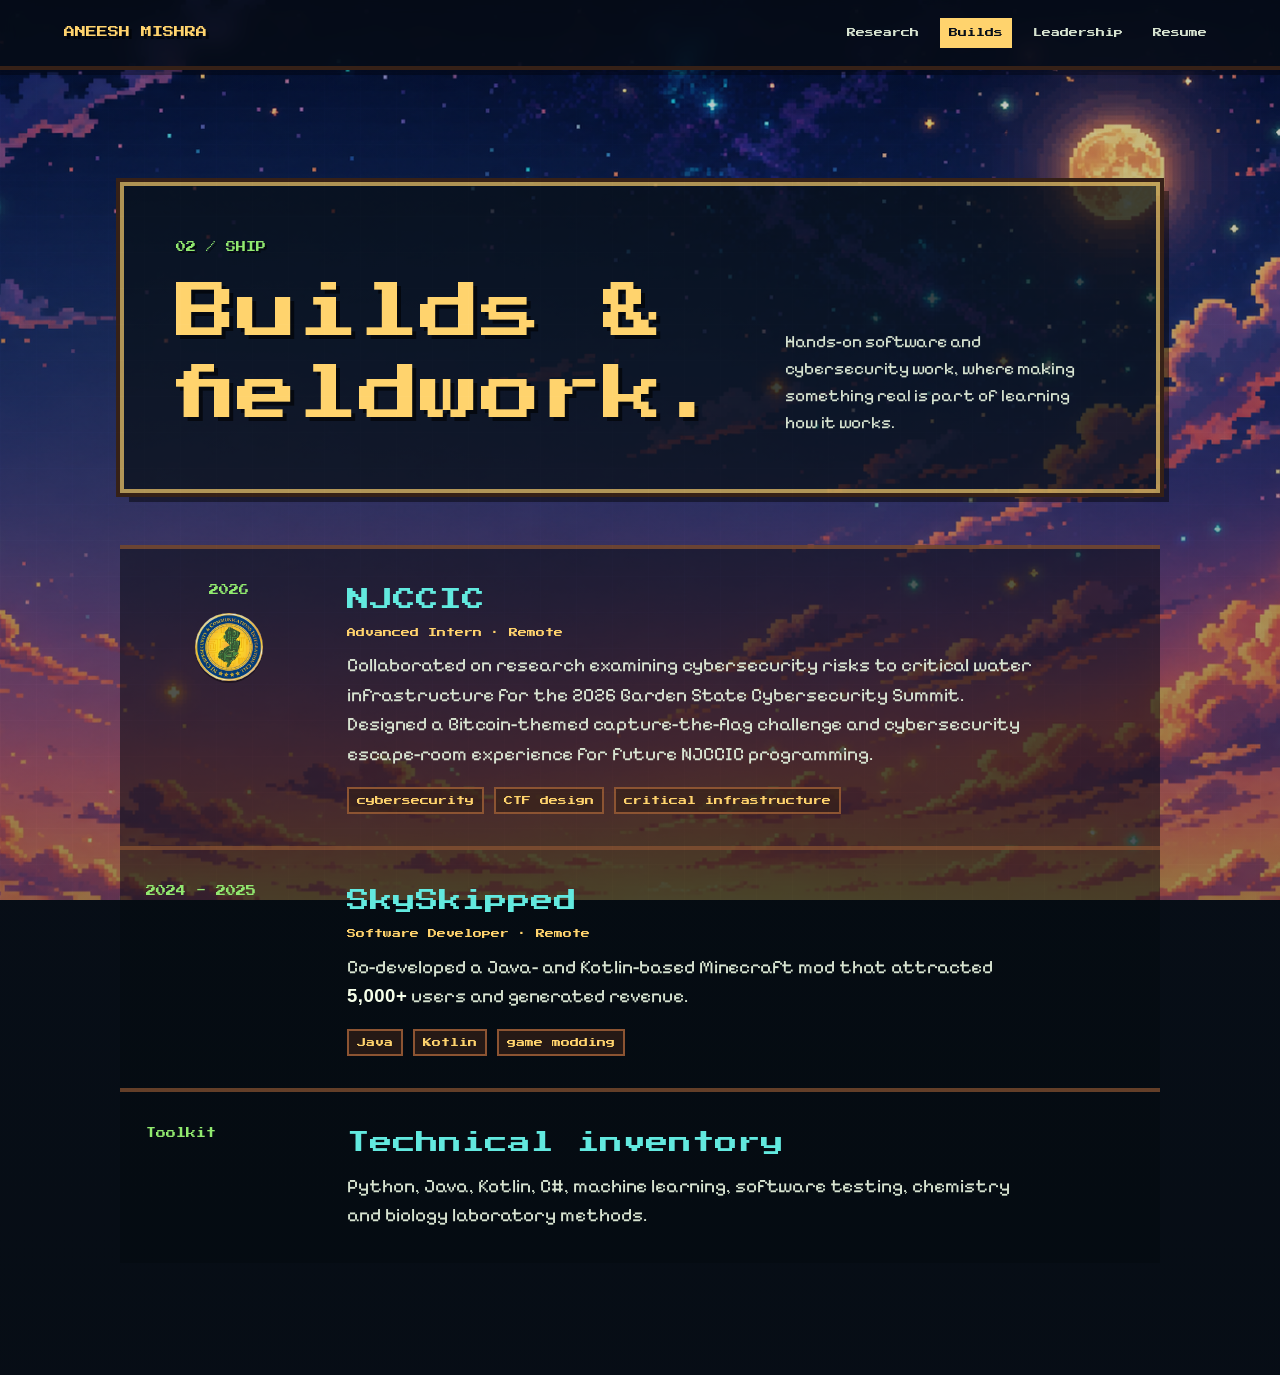
==== experience.html @ 675f9a71 "Build Aneesh portfolio website" ====
<!doctype html><html lang="en"><head><meta charset="UTF-8"><meta name="viewport" content="width=device-width,initial-scale=1"><title>Builds | Aneesh Mishra</title><link rel="preconnect" href="https://fonts.googleapis.com"><link rel="preconnect" href="https://fonts.gstatic.com" crossorigin><link href="https://fonts.googleapis.com/css2?family=Pixelify+Sans:wght@400;500;600;700&family=Press+Start+2P&display=swap" rel="stylesheet"><link rel="stylesheet" href="styles.css"><link rel="stylesheet" href="experience-logos.css"></head><body><header class="page-header"><a class="wordmark" href="index.html">ANEESH MISHRA</a><nav class="tab-nav"><a href="research.html">Research</a><a class="active" href="experience.html">Builds</a><a href="leadership.html">Leadership</a><a href="resume.html">Resume</a></nav></header><main class="page-shell"><section class="page-intro"><div><p class="section-kicker">02 / ship</p><h1>Builds &<br>fieldwork.</h1></div><p>Hands-on software and cybersecurity work, where making something real is part of learning how it works.</p></section><section class="timeline"><article class="entry njccic-entry"><div class="entry-meta organization-meta"><span>2026</span><img class="njccic-logo" src="assets/njccic-logo.png" alt="New Jersey Cybersecurity and Communications Integration Cell seal"></div><div><h2>NJCCIC <span>Advanced Intern · Remote</span></h2><p>Collaborated on research examining cybersecurity risks to critical water infrastructure for the 2026 Garden State Cybersecurity Summit. Designed a Bitcoin-themed capture-the-flag challenge and cybersecurity escape-room experience for future NJCCIC programming.</p><div class="skill-row"><span>cybersecurity</span><span>CTF design</span><span>critical infrastructure</span></div></div></article><article class="entry"><div class="entry-meta">2024 - 2025</div><div><h2>SkySkipped <span>Software Developer · Remote</span></h2><p>Co-developed a Java- and Kotlin-based Minecraft mod that attracted <strong class="clear-metric">5,000+</strong> users and generated revenue.</p><div class="skill-row"><span>Java</span><span>Kotlin</span><span>game modding</span></div></div></article><article class="entry"><div class="entry-meta">Toolkit</div><div><h2>Technical inventory</h2><p>Python, Java, Kotlin, C#, machine learning, software testing, chemistry and biology laboratory methods.</p></div></article></section></main></body></html>
---- styles.css ----
:root{--ink:#f9ffe8;--muted:#d8e4d1;--night:#0b1524;--wood:#8c5432;--wood-dark:#362117;--gold:#ffd36d;--green:#91e96f;--teal:#62e9df;--panel:rgba(8,15,20,.7);--shadow:rgba(0,0,0,.58);--font-pixel:"Press Start 2P","Courier New",monospace;--font-body:"Pixelify Sans","Courier New",monospace}*{box-sizing:border-box}html{min-height:100%;scroll-behavior:smooth}body{min-height:100vh;margin:0;color:var(--ink);font-family:var(--font-body);font-size:19px;line-height:1.55;background:linear-gradient(180deg,rgba(6,11,18,.18),rgba(6,11,18,.54)),url("assets/pixel-stardew-sky.png") center/cover fixed,#08101a}body:before{content:"";position:fixed;inset:0;pointer-events:none;background:linear-gradient(rgba(255,255,255,.025) 1px,transparent 1px),linear-gradient(90deg,rgba(255,255,255,.025) 1px,transparent 1px);background-size:36px 36px;mix-blend-mode:overlay}.stars{position:fixed;inset:0;pointer-events:none;background:radial-gradient(circle at 11% 16%,#fff5c8 0 2px,transparent 3px),radial-gradient(circle at 78% 19%,#fff5c8 0 1px,transparent 2px),radial-gradient(circle at 88% 58%,#fff5c8 0 1px,transparent 2px),radial-gradient(circle at 33% 83%,#fff5c8 0 1px,transparent 2px)}.explorer{min-height:100vh;position:relative;overflow:hidden}.explore-dot{position:absolute;z-index:3;left:50%;top:50%;width:230px;height:220px;transform:translate(-50%,-50%);border:0;background:transparent;color:var(--gold);font:13px var(--font-pixel);letter-spacing:.03em;cursor:pointer}.core{position:absolute;left:50%;top:50%;width:16px;height:16px;transform:translate(-50%,-50%);border-radius:50%;background:var(--gold);box-shadow:0 0 0 8px rgba(255,211,109,.12),0 0 24px 10px rgba(255,211,109,.58);transition:transform .7s ease,box-shadow .7s ease}.core:before,.core:after{content:"";position:absolute;inset:-45px;border:2px dotted rgba(255,211,109,.36);border-radius:50%;animation:spin 8s linear infinite}.core:after{inset:-77px;border-color:rgba(145,233,111,.28);animation-direction:reverse;animation-duration:14s}.dot-label{position:absolute;top:calc(50% + 50px);left:50%;transform:translateX(-50%);white-space:nowrap;text-shadow:3px 3px 0 var(--shadow);transition:opacity .25s}.portfolio{opacity:0;transform:scale(.9);transition:opacity .8s .15s ease,transform .8s .15s ease;pointer-events:none}.explorer.open .explore-dot{pointer-events:none}.explorer.open .core{transform:translate(-50%,-50%) scale(38);box-shadow:0 0 90px 40px rgba(255,211,109,.4)}.explorer.open .dot-label{opacity:0}.explorer.open .portfolio{opacity:1;transform:none;pointer-events:auto}.landing-header{position:absolute;z-index:2;top:32px;left:clamp(24px,5vw,76px);right:clamp(24px,5vw,76px);display:flex;align-items:center;gap:22px;color:var(--muted);font:12px var(--font-body)}.wordmark{color:var(--gold);font:15px var(--font-pixel);line-height:1.6;text-shadow:3px 3px 0 var(--shadow);text-decoration:none}.status{margin-left:auto;color:var(--green);font:10px var(--font-pixel);text-transform:uppercase}.status i{display:inline-block;width:8px;height:8px;margin-right:8px;border-radius:50%;background:var(--green);box-shadow:0 0 9px var(--green)}.intro{position:absolute;z-index:1;top:45%;left:clamp(24px,11vw,165px);transform:translateY(-50%);max-width:570px;padding:34px 42px;background:linear-gradient(180deg,rgba(255,255,255,.08),transparent 35%),var(--panel);border:4px solid rgba(255,211,109,.67);box-shadow:0 0 0 4px var(--wood-dark),9px 9px 0 rgba(0,0,0,.45)}.eyebrow,.section-kicker{margin:0 0 16px;color:var(--green);font:10px var(--font-pixel);line-height:1.8;text-shadow:2px 2px 0 var(--shadow);text-transform:uppercase}.intro h1{margin:0;color:var(--gold);font:clamp(1.6rem,3vw,2.7rem)/1.4 var(--font-pixel);text-shadow:4px 4px 0 var(--shadow)}.lede{margin:19px 0 0;color:var(--muted);font-size:1.15rem}.orbit{position:absolute;inset:0}.orbit:before{content:"";position:absolute;z-index:0;right:13%;top:24%;width:40%;height:58%;border:2px dashed rgba(255,211,109,.34);border-radius:48% 52% 44% 56%/58% 44% 56% 42%;transform:rotate(-20deg)}.orbit-link{position:absolute;z-index:1;min-width:175px;padding:18px 18px 17px 28px;color:var(--ink);font:14px var(--font-pixel);line-height:1.6;text-decoration:none;background:linear-gradient(90deg,rgba(54,33,23,.97),rgba(125,73,42,.94),rgba(54,33,23,.97));border:4px solid #2f1d15;box-shadow:inset 0 0 0 3px rgba(255,211,109,.38),5px 6px 0 rgba(0,0,0,.42);transition:transform .16s ease,filter .16s ease}.orbit-link:before{content:"✦";position:absolute;left:-18px;top:17px;color:var(--green);font-size:22px;text-shadow:0 0 12px var(--green)}.orbit-link span,.orbit-link small{display:block;color:#ffe7a9;font:9px var(--font-pixel);line-height:1.7}.orbit-link small{color:var(--green);margin-top:2px}.orbit-link:hover{color:#fffce7;filter:brightness(1.18);transform:translate(-3px,-3px)}.research{top:22%;right:25%}.builds{top:43%;right:9%}.leadership{bottom:17%;right:31%}.resume{bottom:9%;right:10%}.landing-footer{position:absolute;bottom:28px;left:clamp(24px,5vw,76px);right:clamp(24px,5vw,76px);display:flex;justify-content:space-between;color:var(--muted);font:10px var(--font-pixel);text-shadow:2px 2px 0 var(--shadow)}.page-header{position:sticky;top:0;z-index:5;display:flex;align-items:center;justify-content:space-between;gap:20px;padding:18px clamp(18px,5vw,68px);background:rgba(7,13,22,.84);border-bottom:4px solid var(--wood-dark);box-shadow:0 5px 0 rgba(0,0,0,.3);backdrop-filter:blur(10px)}.page-header .wordmark{font-size:11px}.tab-nav{display:flex;gap:12px}.tab-nav a{padding:8px 9px;color:var(--muted);font:9px var(--font-pixel);line-height:1.6;text-decoration:none}.tab-nav a:hover,.tab-nav a.active{color:#08101a;background:var(--gold)}.page-shell{width:min(1040px,calc(100% - 36px));margin:0 auto;padding:clamp(66px,9vw,112px) 0}.page-intro{display:grid;grid-template-columns:1fr minmax(250px,370px);gap:60px;padding:clamp(28px,5vw,52px);background:var(--panel);border:4px solid rgba(255,211,109,.67);box-shadow:0 0 0 4px var(--wood-dark),9px 9px 0 rgba(0,0,0,.45)}.page-intro h1{margin:0;color:var(--gold);font:clamp(1.8rem,5vw,3.8rem)/1.35 var(--font-pixel);text-shadow:4px 4px 0 var(--shadow)}.page-intro p:last-child{align-self:end;margin:0;color:var(--muted);font-size:1.08rem}.timeline{margin-top:52px}.entry{display:grid;grid-template-columns:165px 1fr;gap:36px;padding:32px 26px;border-top:4px solid rgba(140,84,50,.7);background:rgba(5,11,16,.52)}.entry-meta{color:var(--green);font:10px var(--font-pixel);line-height:1.8}.entry h2{margin:0 0 10px;color:var(--teal);font:clamp(1rem,2vw,1.42rem)/1.65 var(--font-pixel)}.entry h2 span{display:block;margin-top:7px;color:var(--gold);font:9px var(--font-pixel);line-height:1.8}.entry p{max-width:690px;margin:0;color:var(--muted)}.skill-row{display:flex;flex-wrap:wrap;gap:10px;margin-top:18px}.skill-row span{padding:7px 8px;color:var(--gold);font:9px var(--font-pixel);border:2px solid var(--wood);background:rgba(54,33,23,.65)}.resume-layout{display:grid;grid-template-columns:1.15fr .85fr;gap:36px;margin-top:52px}.resume-frame{min-height:720px;overflow:hidden;background:#fff;border:5px solid var(--wood-dark);box-shadow:0 0 0 4px rgba(255,211,109,.67),9px 9px 0 rgba(0,0,0,.45)}.resume-frame iframe{width:100%;height:720px;border:0}.resume-actions{align-self:start;padding:33px;background:var(--panel);border:4px solid rgba(255,211,109,.67);box-shadow:0 0 0 4px var(--wood-dark),8px 8px 0 rgba(0,0,0,.42)}.resume-actions h2{margin:0 0 15px;color:var(--gold);font:1.5rem/1.5 var(--font-pixel);text-shadow:3px 3px 0 var(--shadow)}.resume-actions p{color:var(--muted)}.download{display:inline-flex;margin-top:20px;padding:14px 15px;color:#08101a;font:10px var(--font-pixel);line-height:1.6;text-decoration:none;background:var(--green);border:4px solid var(--wood-dark);box-shadow:4px 4px 0 rgba(0,0,0,.4)}.download:hover{transform:translate(-2px,-2px);box-shadow:6px 6px 0 rgba(0,0,0,.4)}.contact-links{display:grid;gap:14px;margin-top:35px}.contact-links a{color:var(--teal);font:11px var(--font-pixel);line-height:1.7;text-decoration:none}@keyframes spin{to{transform:rotate(360deg)}}@media(prefers-reduced-motion:reduce){*,*:before,*:after{animation:none!important;transition:none!important}}@media(max-width:780px){body{background-attachment:scroll}.landing-header{top:22px;left:22px;right:22px}.landing-header p{display:none}.intro{top:28%;left:22px;right:22px;transform:none;padding:25px}.orbit:before{top:57%;right:5%;width:88%;height:43%}.orbit-link{min-width:138px;padding:12px 10px 11px 21px;font-size:10px}.research{top:49%;left:14%}.builds{top:59%;right:7%}.leadership{bottom:18%;left:13%}.resume{bottom:8%;right:10%}.page-header{align-items:flex-start;flex-direction:column}.tab-nav{flex-wrap:wrap}.page-intro,.resume-layout{grid-template-columns:1fr;gap:25px}.page-intro{padding:30px}.entry{grid-template-columns:1fr;gap:10px;padding:28px 20px}.resume-frame,.resume-frame iframe{min-height:560px;height:560px}}@media(max-width:440px){.wordmark{font-size:10px}.landing-footer{font-size:8px}.intro h1{font-size:1.25rem}.lede{font-size:1rem}.orbit-link{min-width:116px;font-size:8px}.orbit-link span,.orbit-link small{font-size:7px}.research{left:6%}.builds{right:3%}.leadership{left:6%}.resume{right:5%}}
---- experience-logos.css ----
.organization-meta{display:flex;flex-direction:column;align-items:flex-start;gap:14px}.njccic-entry .organization-meta{align-items:center;text-align:center}.njccic-logo{display:block;width:68px;height:68px;object-fit:contain;border-radius:50%;box-shadow:0 2px 0 rgba(0,0,0,.38)}.clear-metric{font-family:"Trebuchet MS",Arial,sans-serif;font-size:.98em;font-weight:800;letter-spacing:.025em;color:#f6ffe9;font-variant-numeric:lining-nums}@media(max-width:620px){.organization-meta{gap:11px}.njccic-logo{width:58px;height:58px}}
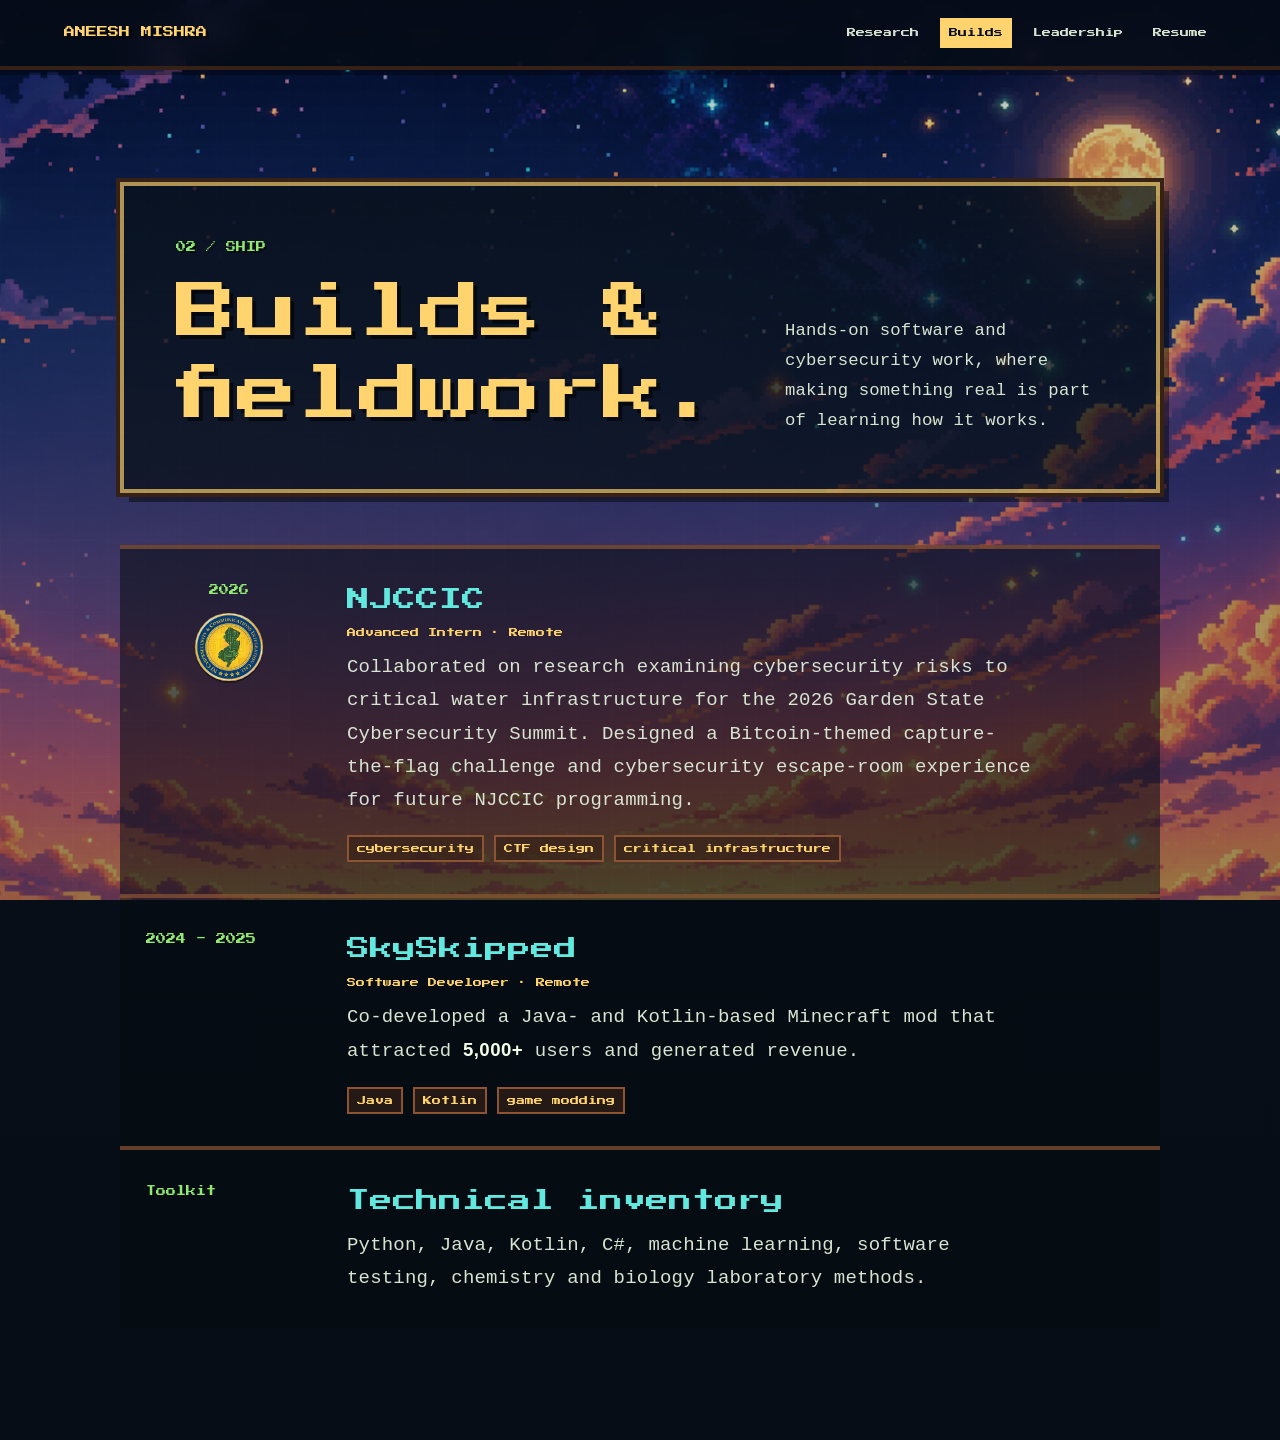
==== commit 74c62014: "Improve paragraph typography" ====
--- a/experience.html
+++ b/experience.html
@@ -1 +1 @@
-<!doctype html><html lang="en"><head><meta charset="UTF-8"><meta name="viewport" content="width=device-width,initial-scale=1"><title>Builds | Aneesh Mishra</title><link rel="preconnect" href="https://fonts.googleapis.com"><link rel="preconnect" href="https://fonts.gstatic.com" crossorigin><link href="https://fonts.googleapis.com/css2?family=Pixelify+Sans:wght@400;500;600;700&family=Press+Start+2P&display=swap" rel="stylesheet"><link rel="stylesheet" href="styles.css"><link rel="stylesheet" href="experience-logos.css"></head><body><header class="page-header"><a class="wordmark" href="index.html">ANEESH MISHRA</a><nav class="tab-nav"><a href="research.html">Research</a><a class="active" href="experience.html">Builds</a><a href="leadership.html">Leadership</a><a href="resume.html">Resume</a></nav></header><main class="page-shell"><section class="page-intro"><div><p class="section-kicker">02 / ship</p><h1>Builds &<br>fieldwork.</h1></div><p>Hands-on software and cybersecurity work, where making something real is part of learning how it works.</p></section><section class="timeline"><article class="entry njccic-entry"><div class="entry-meta organization-meta"><span>2026</span><img class="njccic-logo" src="assets/njccic-logo.png" alt="New Jersey Cybersecurity and Communications Integration Cell seal"></div><div><h2>NJCCIC <span>Advanced Intern · Remote</span></h2><p>Collaborated on research examining cybersecurity risks to critical water infrastructure for the 2026 Garden State Cybersecurity Summit. Designed a Bitcoin-themed capture-the-flag challenge and cybersecurity escape-room experience for future NJCCIC programming.</p><div class="skill-row"><span>cybersecurity</span><span>CTF design</span><span>critical infrastructure</span></div></div></article><article class="entry"><div class="entry-meta">2024 - 2025</div><div><h2>SkySkipped <span>Software Developer · Remote</span></h2><p>Co-developed a Java- and Kotlin-based Minecraft mod that attracted <strong class="clear-metric">5,000+</strong> users and generated revenue.</p><div class="skill-row"><span>Java</span><span>Kotlin</span><span>game modding</span></div></div></article><article class="entry"><div class="entry-meta">Toolkit</div><div><h2>Technical inventory</h2><p>Python, Java, Kotlin, C#, machine learning, software testing, chemistry and biology laboratory methods.</p></div></article></section></main></body></html>
+<!doctype html><html lang="en"><head><meta charset="UTF-8"><meta name="viewport" content="width=device-width,initial-scale=1"><title>Builds | Aneesh Mishra</title><link rel="preconnect" href="https://fonts.googleapis.com"><link rel="preconnect" href="https://fonts.gstatic.com" crossorigin><link href="https://fonts.googleapis.com/css2?family=Pixelify+Sans:wght@400;500;600;700&family=Press+Start+2P&display=swap" rel="stylesheet"><link rel="stylesheet" href="styles.css"><link rel="stylesheet" href="paragraph-readable.css"><link rel="stylesheet" href="experience-logos.css"></head><body><header class="page-header"><a class="wordmark" href="index.html">ANEESH MISHRA</a><nav class="tab-nav"><a href="research.html">Research</a><a class="active" href="experience.html">Builds</a><a href="leadership.html">Leadership</a><a href="resume.html">Resume</a></nav></header><main class="page-shell"><section class="page-intro"><div><p class="section-kicker">02 / ship</p><h1>Builds &<br>fieldwork.</h1></div><p>Hands-on software and cybersecurity work, where making something real is part of learning how it works.</p></section><section class="timeline"><article class="entry njccic-entry"><div class="entry-meta organization-meta"><span>2026</span><img class="njccic-logo" src="assets/njccic-logo.png" alt="New Jersey Cybersecurity and Communications Integration Cell seal"></div><div><h2>NJCCIC <span>Advanced Intern · Remote</span></h2><p>Collaborated on research examining cybersecurity risks to critical water infrastructure for the 2026 Garden State Cybersecurity Summit. Designed a Bitcoin-themed capture-the-flag challenge and cybersecurity escape-room experience for future NJCCIC programming.</p><div class="skill-row"><span>cybersecurity</span><span>CTF design</span><span>critical infrastructure</span></div></div></article><article class="entry"><div class="entry-meta">2024 - 2025</div><div><h2>SkySkipped <span>Software Developer · Remote</span></h2><p>Co-developed a Java- and Kotlin-based Minecraft mod that attracted <strong class="clear-metric">5,000+</strong> users and generated revenue.</p><div class="skill-row"><span>Java</span><span>Kotlin</span><span>game modding</span></div></div></article><article class="entry"><div class="entry-meta">Toolkit</div><div><h2>Technical inventory</h2><p>Python, Java, Kotlin, C#, machine learning, software testing, chemistry and biology laboratory methods.</p></div></article></section></main></body></html>
--- a/paragraph-readable.css
+++ b/paragraph-readable.css
@@ -0,0 +1,33 @@
+/* A technical, monospaced body face that keeps the pixel headings readable. */
+body,
+p:not(.section-kicker):not(.eyebrow),
+.lede,
+.entry p,
+.page-intro p:last-child,
+.landing-header p,
+.landing-footer {
+  font-family: Consolas, "Courier New", monospace;
+}
+
+.entry p,
+.page-intro p:last-child,
+.lede {
+  line-height: 1.75;
+  letter-spacing: 0.01em;
+}
+
+.page-intro p:last-child {
+  max-width: 36ch;
+}
+
+@media (max-width: 780px) {
+  body,
+  p:not(.section-kicker):not(.eyebrow),
+  .lede,
+  .entry p,
+  .page-intro p:last-child,
+  .landing-header p,
+  .landing-footer {
+    font-size: 0.94em;
+  }
+}
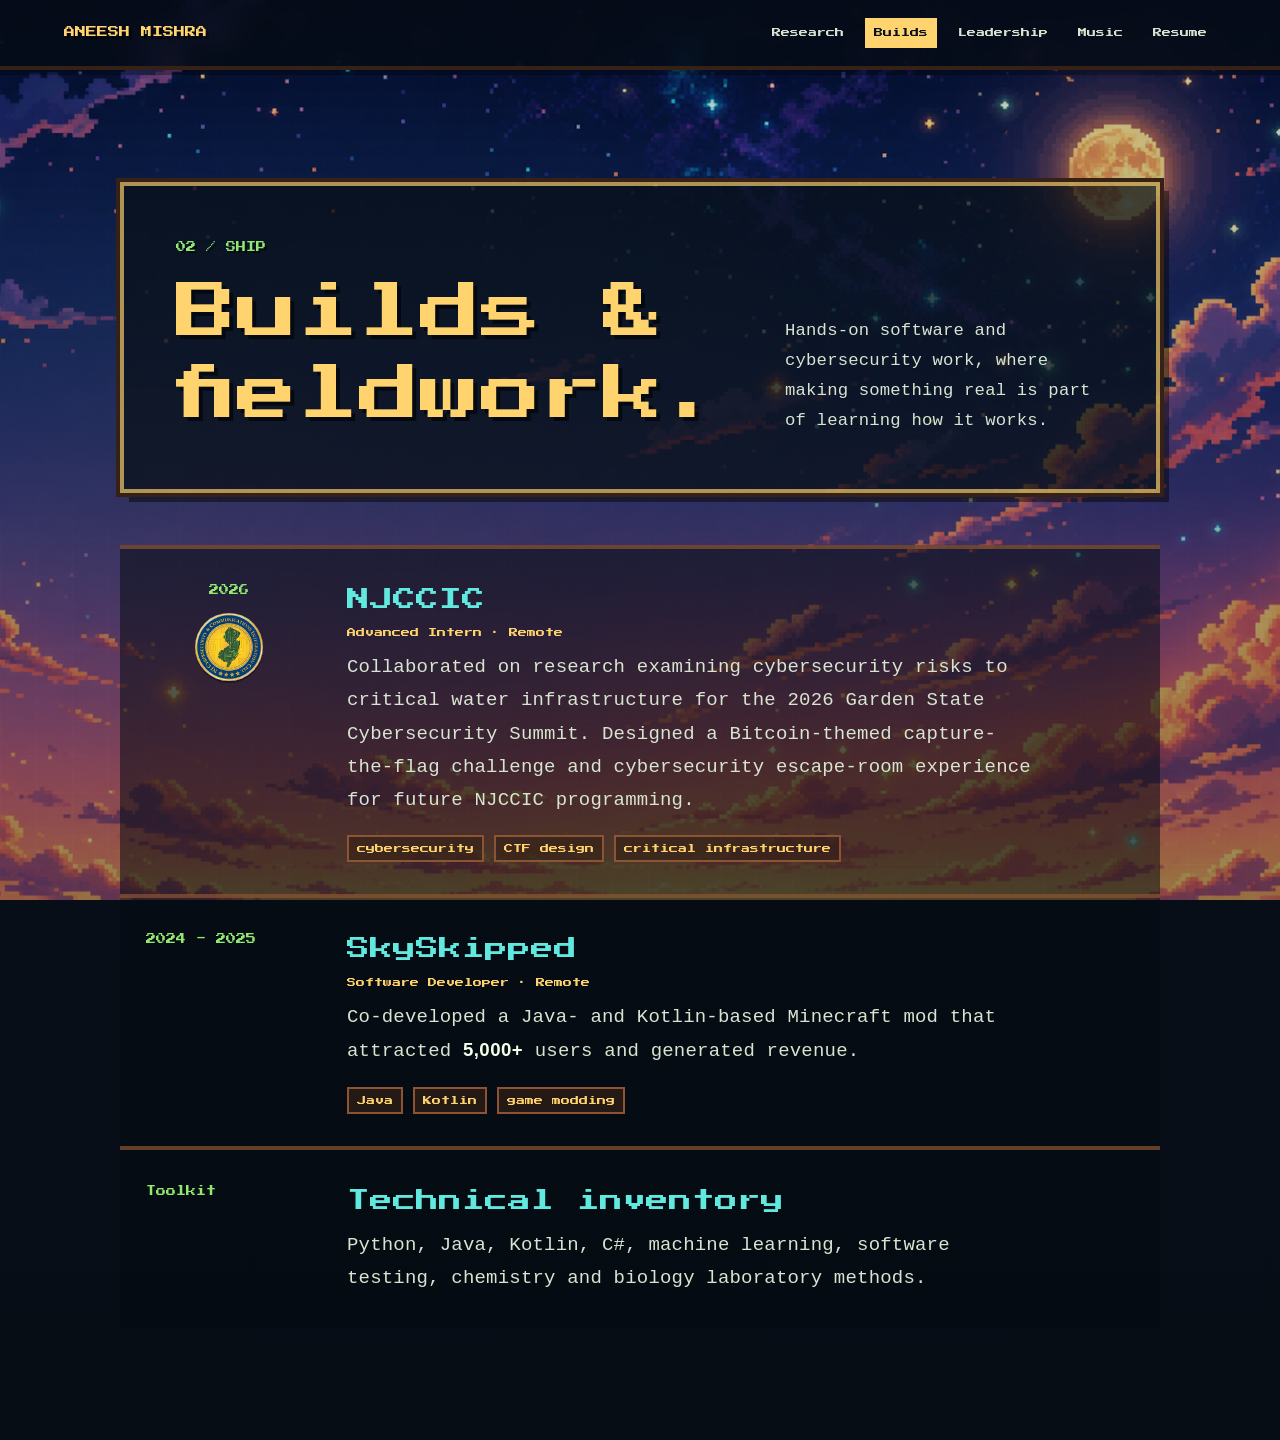
==== commit 5ecdfb0f: "Restore music navigation tab" ====
--- a/experience.html
+++ b/experience.html
@@ -1 +1 @@
-<!doctype html><html lang="en"><head><meta charset="UTF-8"><meta name="viewport" content="width=device-width,initial-scale=1"><title>Builds | Aneesh Mishra</title><link rel="preconnect" href="https://fonts.googleapis.com"><link rel="preconnect" href="https://fonts.gstatic.com" crossorigin><link href="https://fonts.googleapis.com/css2?family=Pixelify+Sans:wght@400;500;600;700&family=Press+Start+2P&display=swap" rel="stylesheet"><link rel="stylesheet" href="styles.css"><link rel="stylesheet" href="paragraph-readable.css"><link rel="stylesheet" href="experience-logos.css"></head><body><header class="page-header"><a class="wordmark" href="index.html">ANEESH MISHRA</a><nav class="tab-nav"><a href="research.html">Research</a><a class="active" href="experience.html">Builds</a><a href="leadership.html">Leadership</a><a href="resume.html">Resume</a></nav></header><main class="page-shell"><section class="page-intro"><div><p class="section-kicker">02 / ship</p><h1>Builds &<br>fieldwork.</h1></div><p>Hands-on software and cybersecurity work, where making something real is part of learning how it works.</p></section><section class="timeline"><article class="entry njccic-entry"><div class="entry-meta organization-meta"><span>2026</span><img class="njccic-logo" src="assets/njccic-logo.png" alt="New Jersey Cybersecurity and Communications Integration Cell seal"></div><div><h2>NJCCIC <span>Advanced Intern · Remote</span></h2><p>Collaborated on research examining cybersecurity risks to critical water infrastructure for the 2026 Garden State Cybersecurity Summit. Designed a Bitcoin-themed capture-the-flag challenge and cybersecurity escape-room experience for future NJCCIC programming.</p><div class="skill-row"><span>cybersecurity</span><span>CTF design</span><span>critical infrastructure</span></div></div></article><article class="entry"><div class="entry-meta">2024 - 2025</div><div><h2>SkySkipped <span>Software Developer · Remote</span></h2><p>Co-developed a Java- and Kotlin-based Minecraft mod that attracted <strong class="clear-metric">5,000+</strong> users and generated revenue.</p><div class="skill-row"><span>Java</span><span>Kotlin</span><span>game modding</span></div></div></article><article class="entry"><div class="entry-meta">Toolkit</div><div><h2>Technical inventory</h2><p>Python, Java, Kotlin, C#, machine learning, software testing, chemistry and biology laboratory methods.</p></div></article></section></main></body></html>
+<!doctype html><html lang="en"><head><meta charset="UTF-8"><meta name="viewport" content="width=device-width,initial-scale=1"><title>Builds | Aneesh Mishra</title><link rel="preconnect" href="https://fonts.googleapis.com"><link rel="preconnect" href="https://fonts.gstatic.com" crossorigin><link href="https://fonts.googleapis.com/css2?family=Pixelify+Sans:wght@400;500;600;700&family=Press+Start+2P&display=swap" rel="stylesheet"><link rel="stylesheet" href="styles.css?v=7"><link rel="stylesheet" href="paragraph-readable.css?v=3"><link rel="stylesheet" href="experience-logos.css"></head><body><header class="page-header"><a class="wordmark" href="index.html">ANEESH MISHRA</a><nav class="tab-nav"><a href="research.html">Research</a><a class="active" href="experience.html">Builds</a><a href="leadership.html">Leadership</a><a href="music.html">Music</a><a href="resume.html">Resume</a></nav></header><main class="page-shell"><section class="page-intro"><div><p class="section-kicker">02 / ship</p><h1>Builds & fieldwork.</h1></div><p>Hands-on software and cybersecurity work, where making something real is part of learning how it works.</p></section><section class="timeline"><article class="entry njccic-entry"><div class="entry-meta organization-meta"><span>2026</span><img class="njccic-logo" src="assets/njccic-logo.png" alt="New Jersey Cybersecurity and Communications Integration Cell seal"></div><div><h2>NJCCIC <span>Advanced Intern · Remote</span></h2><p>Collaborated on research examining cybersecurity risks to critical water infrastructure for the 2026 Garden State Cybersecurity Summit. Designed a Bitcoin-themed capture-the-flag challenge and cybersecurity escape-room experience for future NJCCIC programming.</p><div class="skill-row"><span>cybersecurity</span><span>CTF design</span><span>critical infrastructure</span></div></div></article><article class="entry"><div class="entry-meta">2024 - 2025</div><div><h2>SkySkipped <span>Software Developer · Remote</span></h2><p>Co-developed a Java- and Kotlin-based Minecraft mod that attracted <strong class="clear-metric">5,000+</strong> users and generated revenue.</p><div class="skill-row"><span>Java</span><span>Kotlin</span><span>game modding</span></div></div></article><article class="entry"><div class="entry-meta">Toolkit</div><div><h2>Technical inventory</h2><p>Python, Java, Kotlin, C#, machine learning, software testing, chemistry and biology laboratory methods.</p></div></article></section></main></body></html>
--- a/styles.css
+++ b/styles.css
@@ -1 +1 @@
-:root{--ink:#f9ffe8;--muted:#d8e4d1;--night:#0b1524;--wood:#8c5432;--wood-dark:#362117;--gold:#ffd36d;--green:#91e96f;--teal:#62e9df;--panel:rgba(8,15,20,.7);--shadow:rgba(0,0,0,.58);--font-pixel:"Press Start 2P","Courier New",monospace;--font-body:"Pixelify Sans","Courier New",monospace}*{box-sizing:border-box}html{min-height:100%;scroll-behavior:smooth}body{min-height:100vh;margin:0;color:var(--ink);font-family:var(--font-body);font-size:19px;line-height:1.55;background:linear-gradient(180deg,rgba(6,11,18,.18),rgba(6,11,18,.54)),url("assets/pixel-stardew-sky.png") center/cover fixed,#08101a}body:before{content:"";position:fixed;inset:0;pointer-events:none;background:linear-gradient(rgba(255,255,255,.025) 1px,transparent 1px),linear-gradient(90deg,rgba(255,255,255,.025) 1px,transparent 1px);background-size:36px 36px;mix-blend-mode:overlay}.stars{position:fixed;inset:0;pointer-events:none;background:radial-gradient(circle at 11% 16%,#fff5c8 0 2px,transparent 3px),radial-gradient(circle at 78% 19%,#fff5c8 0 1px,transparent 2px),radial-gradient(circle at 88% 58%,#fff5c8 0 1px,transparent 2px),radial-gradient(circle at 33% 83%,#fff5c8 0 1px,transparent 2px)}.explorer{min-height:100vh;position:relative;overflow:hidden}.explore-dot{position:absolute;z-index:3;left:50%;top:50%;width:230px;height:220px;transform:translate(-50%,-50%);border:0;background:transparent;color:var(--gold);font:13px var(--font-pixel);letter-spacing:.03em;cursor:pointer}.core{position:absolute;left:50%;top:50%;width:16px;height:16px;transform:translate(-50%,-50%);border-radius:50%;background:var(--gold);box-shadow:0 0 0 8px rgba(255,211,109,.12),0 0 24px 10px rgba(255,211,109,.58);transition:transform .7s ease,box-shadow .7s ease}.core:before,.core:after{content:"";position:absolute;inset:-45px;border:2px dotted rgba(255,211,109,.36);border-radius:50%;animation:spin 8s linear infinite}.core:after{inset:-77px;border-color:rgba(145,233,111,.28);animation-direction:reverse;animation-duration:14s}.dot-label{position:absolute;top:calc(50% + 50px);left:50%;transform:translateX(-50%);white-space:nowrap;text-shadow:3px 3px 0 var(--shadow);transition:opacity .25s}.portfolio{opacity:0;transform:scale(.9);transition:opacity .8s .15s ease,transform .8s .15s ease;pointer-events:none}.explorer.open .explore-dot{pointer-events:none}.explorer.open .core{transform:translate(-50%,-50%) scale(38);box-shadow:0 0 90px 40px rgba(255,211,109,.4)}.explorer.open .dot-label{opacity:0}.explorer.open .portfolio{opacity:1;transform:none;pointer-events:auto}.landing-header{position:absolute;z-index:2;top:32px;left:clamp(24px,5vw,76px);right:clamp(24px,5vw,76px);display:flex;align-items:center;gap:22px;color:var(--muted);font:12px var(--font-body)}.wordmark{color:var(--gold);font:15px var(--font-pixel);line-height:1.6;text-shadow:3px 3px 0 var(--shadow);text-decoration:none}.status{margin-left:auto;color:var(--green);font:10px var(--font-pixel);text-transform:uppercase}.status i{display:inline-block;width:8px;height:8px;margin-right:8px;border-radius:50%;background:var(--green);box-shadow:0 0 9px var(--green)}.intro{position:absolute;z-index:1;top:45%;left:clamp(24px,11vw,165px);transform:translateY(-50%);max-width:570px;padding:34px 42px;background:linear-gradient(180deg,rgba(255,255,255,.08),transparent 35%),var(--panel);border:4px solid rgba(255,211,109,.67);box-shadow:0 0 0 4px var(--wood-dark),9px 9px 0 rgba(0,0,0,.45)}.eyebrow,.section-kicker{margin:0 0 16px;color:var(--green);font:10px var(--font-pixel);line-height:1.8;text-shadow:2px 2px 0 var(--shadow);text-transform:uppercase}.intro h1{margin:0;color:var(--gold);font:clamp(1.6rem,3vw,2.7rem)/1.4 var(--font-pixel);text-shadow:4px 4px 0 var(--shadow)}.lede{margin:19px 0 0;color:var(--muted);font-size:1.15rem}.orbit{position:absolute;inset:0}.orbit:before{content:"";position:absolute;z-index:0;right:13%;top:24%;width:40%;height:58%;border:2px dashed rgba(255,211,109,.34);border-radius:48% 52% 44% 56%/58% 44% 56% 42%;transform:rotate(-20deg)}.orbit-link{position:absolute;z-index:1;min-width:175px;padding:18px 18px 17px 28px;color:var(--ink);font:14px var(--font-pixel);line-height:1.6;text-decoration:none;background:linear-gradient(90deg,rgba(54,33,23,.97),rgba(125,73,42,.94),rgba(54,33,23,.97));border:4px solid #2f1d15;box-shadow:inset 0 0 0 3px rgba(255,211,109,.38),5px 6px 0 rgba(0,0,0,.42);transition:transform .16s ease,filter .16s ease}.orbit-link:before{content:"✦";position:absolute;left:-18px;top:17px;color:var(--green);font-size:22px;text-shadow:0 0 12px var(--green)}.orbit-link span,.orbit-link small{display:block;color:#ffe7a9;font:9px var(--font-pixel);line-height:1.7}.orbit-link small{color:var(--green);margin-top:2px}.orbit-link:hover{color:#fffce7;filter:brightness(1.18);transform:translate(-3px,-3px)}.research{top:22%;right:25%}.builds{top:43%;right:9%}.leadership{bottom:17%;right:31%}.resume{bottom:9%;right:10%}.landing-footer{position:absolute;bottom:28px;left:clamp(24px,5vw,76px);right:clamp(24px,5vw,76px);display:flex;justify-content:space-between;color:var(--muted);font:10px var(--font-pixel);text-shadow:2px 2px 0 var(--shadow)}.page-header{position:sticky;top:0;z-index:5;display:flex;align-items:center;justify-content:space-between;gap:20px;padding:18px clamp(18px,5vw,68px);background:rgba(7,13,22,.84);border-bottom:4px solid var(--wood-dark);box-shadow:0 5px 0 rgba(0,0,0,.3);backdrop-filter:blur(10px)}.page-header .wordmark{font-size:11px}.tab-nav{display:flex;gap:12px}.tab-nav a{padding:8px 9px;color:var(--muted);font:9px var(--font-pixel);line-height:1.6;text-decoration:none}.tab-nav a:hover,.tab-nav a.active{color:#08101a;background:var(--gold)}.page-shell{width:min(1040px,calc(100% - 36px));margin:0 auto;padding:clamp(66px,9vw,112px) 0}.page-intro{display:grid;grid-template-columns:1fr minmax(250px,370px);gap:60px;padding:clamp(28px,5vw,52px);background:var(--panel);border:4px solid rgba(255,211,109,.67);box-shadow:0 0 0 4px var(--wood-dark),9px 9px 0 rgba(0,0,0,.45)}.page-intro h1{margin:0;color:var(--gold);font:clamp(1.8rem,5vw,3.8rem)/1.35 var(--font-pixel);text-shadow:4px 4px 0 var(--shadow)}.page-intro p:last-child{align-self:end;margin:0;color:var(--muted);font-size:1.08rem}.timeline{margin-top:52px}.entry{display:grid;grid-template-columns:165px 1fr;gap:36px;padding:32px 26px;border-top:4px solid rgba(140,84,50,.7);background:rgba(5,11,16,.52)}.entry-meta{color:var(--green);font:10px var(--font-pixel);line-height:1.8}.entry h2{margin:0 0 10px;color:var(--teal);font:clamp(1rem,2vw,1.42rem)/1.65 var(--font-pixel)}.entry h2 span{display:block;margin-top:7px;color:var(--gold);font:9px var(--font-pixel);line-height:1.8}.entry p{max-width:690px;margin:0;color:var(--muted)}.skill-row{display:flex;flex-wrap:wrap;gap:10px;margin-top:18px}.skill-row span{padding:7px 8px;color:var(--gold);font:9px var(--font-pixel);border:2px solid var(--wood);background:rgba(54,33,23,.65)}.resume-layout{display:grid;grid-template-columns:1.15fr .85fr;gap:36px;margin-top:52px}.resume-frame{min-height:720px;overflow:hidden;background:#fff;border:5px solid var(--wood-dark);box-shadow:0 0 0 4px rgba(255,211,109,.67),9px 9px 0 rgba(0,0,0,.45)}.resume-frame iframe{width:100%;height:720px;border:0}.resume-actions{align-self:start;padding:33px;background:var(--panel);border:4px solid rgba(255,211,109,.67);box-shadow:0 0 0 4px var(--wood-dark),8px 8px 0 rgba(0,0,0,.42)}.resume-actions h2{margin:0 0 15px;color:var(--gold);font:1.5rem/1.5 var(--font-pixel);text-shadow:3px 3px 0 var(--shadow)}.resume-actions p{color:var(--muted)}.download{display:inline-flex;margin-top:20px;padding:14px 15px;color:#08101a;font:10px var(--font-pixel);line-height:1.6;text-decoration:none;background:var(--green);border:4px solid var(--wood-dark);box-shadow:4px 4px 0 rgba(0,0,0,.4)}.download:hover{transform:translate(-2px,-2px);box-shadow:6px 6px 0 rgba(0,0,0,.4)}.contact-links{display:grid;gap:14px;margin-top:35px}.contact-links a{color:var(--teal);font:11px var(--font-pixel);line-height:1.7;text-decoration:none}@keyframes spin{to{transform:rotate(360deg)}}@media(prefers-reduced-motion:reduce){*,*:before,*:after{animation:none!important;transition:none!important}}@media(max-width:780px){body{background-attachment:scroll}.landing-header{top:22px;left:22px;right:22px}.landing-header p{display:none}.intro{top:28%;left:22px;right:22px;transform:none;padding:25px}.orbit:before{top:57%;right:5%;width:88%;height:43%}.orbit-link{min-width:138px;padding:12px 10px 11px 21px;font-size:10px}.research{top:49%;left:14%}.builds{top:59%;right:7%}.leadership{bottom:18%;left:13%}.resume{bottom:8%;right:10%}.page-header{align-items:flex-start;flex-direction:column}.tab-nav{flex-wrap:wrap}.page-intro,.resume-layout{grid-template-columns:1fr;gap:25px}.page-intro{padding:30px}.entry{grid-template-columns:1fr;gap:10px;padding:28px 20px}.resume-frame,.resume-frame iframe{min-height:560px;height:560px}}@media(max-width:440px){.wordmark{font-size:10px}.landing-footer{font-size:8px}.intro h1{font-size:1.25rem}.lede{font-size:1rem}.orbit-link{min-width:116px;font-size:8px}.orbit-link span,.orbit-link small{font-size:7px}.research{left:6%}.builds{right:3%}.leadership{left:6%}.resume{right:5%}}
+:root{--ink:#f9ffe8;--muted:#d8e4d1;--night:#0b1524;--wood:#8c5432;--wood-dark:#362117;--gold:#ffd36d;--green:#91e96f;--teal:#62e9df;--panel:rgba(8,15,20,.7);--shadow:rgba(0,0,0,.58);--font-pixel:"Press Start 2P","Courier New",monospace;--font-body:"Pixelify Sans","Courier New",monospace}*{box-sizing:border-box}html{min-height:100%;scroll-behavior:smooth}body{min-height:100vh;margin:0;color:var(--ink);font-family:var(--font-body);font-size:19px;line-height:1.55;background:linear-gradient(180deg,rgba(6,11,18,.18),rgba(6,11,18,.54)),url("assets/pixel-stardew-sky.png") center/cover fixed,#08101a}body:before{content:"";position:fixed;inset:0;pointer-events:none;background:linear-gradient(rgba(255,255,255,.025) 1px,transparent 1px),linear-gradient(90deg,rgba(255,255,255,.025) 1px,transparent 1px);background-size:36px 36px;mix-blend-mode:overlay}.stars{position:fixed;inset:0;pointer-events:none;background:radial-gradient(circle at 11% 16%,#fff5c8 0 2px,transparent 3px),radial-gradient(circle at 78% 19%,#fff5c8 0 1px,transparent 2px),radial-gradient(circle at 88% 58%,#fff5c8 0 1px,transparent 2px),radial-gradient(circle at 33% 83%,#fff5c8 0 1px,transparent 2px)}.explorer{min-height:100vh;position:relative;overflow:hidden}.explore-dot{position:absolute;z-index:3;left:50%;top:50%;width:230px;height:220px;transform:translate(-50%,-50%);border:0;background:transparent;color:var(--gold);font:13px var(--font-pixel);letter-spacing:.03em;cursor:pointer}.core{position:absolute;left:50%;top:50%;width:16px;height:16px;transform:translate(-50%,-50%);border-radius:50%;background:var(--gold);box-shadow:0 0 0 8px rgba(255,211,109,.12),0 0 24px 10px rgba(255,211,109,.58);transition:transform .7s ease,box-shadow .7s ease}.core:before,.core:after{content:"";position:absolute;inset:-45px;border:2px dotted rgba(255,211,109,.36);border-radius:50%;animation:spin 8s linear infinite}.core:after{inset:-77px;border-color:rgba(145,233,111,.28);animation-direction:reverse;animation-duration:14s}.dot-label{position:absolute;top:calc(50% + 50px);left:50%;transform:translateX(-50%);white-space:nowrap;text-shadow:3px 3px 0 var(--shadow);transition:opacity .25s}.portfolio{opacity:0;transform:scale(.9);transition:opacity .8s .15s ease,transform .8s .15s ease;pointer-events:none}.explorer.open .explore-dot{pointer-events:none}.explorer.open .core{transform:translate(-50%,-50%) scale(38);box-shadow:0 0 90px 40px rgba(255,211,109,.4)}.explorer.open .dot-label{opacity:0}.explorer.open .portfolio{opacity:1;transform:none;pointer-events:auto}.landing-header{position:absolute;z-index:2;top:32px;left:clamp(24px,5vw,76px);right:clamp(24px,5vw,76px);display:flex;align-items:center;gap:22px;color:var(--muted);font:12px var(--font-body)}.wordmark{color:var(--gold);font:15px var(--font-pixel);line-height:1.6;text-shadow:3px 3px 0 var(--shadow);text-decoration:none}.status{margin-left:auto;color:var(--green);font:10px var(--font-pixel);text-transform:uppercase}.status i{display:inline-block;width:8px;height:8px;margin-right:8px;border-radius:50%;background:var(--green);box-shadow:0 0 9px var(--green)}.intro{position:absolute;z-index:1;top:45%;left:clamp(24px,11vw,165px);transform:translateY(-50%);max-width:570px;padding:34px 42px;background:linear-gradient(180deg,rgba(255,255,255,.08),transparent 35%),var(--panel);border:4px solid rgba(255,211,109,.67);box-shadow:0 0 0 4px var(--wood-dark),9px 9px 0 rgba(0,0,0,.45)}.eyebrow,.section-kicker{margin:0 0 16px;color:var(--green);font:10px var(--font-pixel);line-height:1.8;text-shadow:2px 2px 0 var(--shadow);text-transform:uppercase}.intro h1{margin:0;color:var(--gold);font:clamp(1.6rem,3vw,2.7rem)/1.4 var(--font-pixel);text-shadow:4px 4px 0 var(--shadow)}.lede{margin:19px 0 0;color:var(--muted);font-size:1.15rem}.orbit{position:absolute;inset:0}.orbit:before{content:"";position:absolute;z-index:0;right:4%;top:27%;width:58%;height:46%;border:2px dashed rgba(255,211,109,.34);border-radius:48% 52% 44% 56%/58% 44% 56% 42%;transform:rotate(-20deg)}.orbit-link{position:absolute;z-index:1;min-width:150px;padding:18px 18px 17px 28px;color:var(--ink);font:14px var(--font-pixel);line-height:1.6;text-decoration:none;background:linear-gradient(90deg,rgba(54,33,23,.97),rgba(125,73,42,.94),rgba(54,33,23,.97));border:4px solid #2f1d15;box-shadow:inset 0 0 0 3px rgba(255,211,109,.38),5px 6px 0 rgba(0,0,0,.42);transition:transform .16s ease,filter .16s ease}.orbit-link:before{content:"✦";position:absolute;left:-18px;top:17px;color:var(--green);font-size:22px;text-shadow:0 0 12px var(--green)}.orbit-link span,.orbit-link small{display:block;color:#ffe7a9;font:9px var(--font-pixel);line-height:1.7}.orbit-link small{color:var(--green);margin-top:2px}.orbit-link:hover{color:#fffce7;filter:brightness(1.18);transform:translate(-3px,-3px)}.research{top:22%;right:25%}.builds{top:43%;right:9%}.leadership{bottom:17%;right:31%}.resume{bottom:9%;right:10%}.landing-footer{position:absolute;bottom:28px;left:clamp(24px,5vw,76px);right:clamp(24px,5vw,76px);display:flex;justify-content:space-between;color:var(--muted);font:10px var(--font-pixel);text-shadow:2px 2px 0 var(--shadow)}.page-header{position:sticky;top:0;z-index:5;display:flex;align-items:center;justify-content:space-between;gap:20px;padding:18px clamp(18px,5vw,68px);background:rgba(7,13,22,.84);border-bottom:4px solid var(--wood-dark);box-shadow:0 5px 0 rgba(0,0,0,.3);backdrop-filter:blur(10px)}.page-header .wordmark{font-size:11px}.tab-nav{display:flex;gap:12px}.tab-nav a{padding:8px 9px;color:var(--muted);font:9px var(--font-pixel);line-height:1.6;text-decoration:none}.tab-nav a:hover,.tab-nav a.active{color:#08101a;background:var(--gold)}.page-shell{width:min(1040px,calc(100% - 36px));margin:0 auto;padding:clamp(66px,9vw,112px) 0}.page-intro{display:grid;grid-template-columns:1fr minmax(250px,370px);gap:60px;padding:clamp(28px,5vw,52px);background:var(--panel);border:4px solid rgba(255,211,109,.67);box-shadow:0 0 0 4px var(--wood-dark),9px 9px 0 rgba(0,0,0,.45)}.page-intro h1{margin:0;color:var(--gold);font:clamp(1.8rem,5vw,3.8rem)/1.35 var(--font-pixel);text-shadow:4px 4px 0 var(--shadow)}.page-intro p:last-child{align-self:end;margin:0;color:var(--muted);font-size:1.08rem}.timeline{margin-top:52px}.entry{display:grid;grid-template-columns:165px 1fr;gap:36px;padding:32px 26px;border-top:4px solid rgba(140,84,50,.7);background:rgba(5,11,16,.52)}.entry-meta{color:var(--green);font:10px var(--font-pixel);line-height:1.8}.entry h2{margin:0 0 10px;color:var(--teal);font:clamp(1rem,2vw,1.42rem)/1.65 var(--font-pixel)}.entry h2 span{display:block;margin-top:7px;color:var(--gold);font:9px var(--font-pixel);line-height:1.8}.entry p{max-width:690px;margin:0;color:var(--muted)}.skill-row{display:flex;flex-wrap:wrap;gap:10px;margin-top:18px}.skill-row span{padding:7px 8px;color:var(--gold);font:9px var(--font-pixel);border:2px solid var(--wood);background:rgba(54,33,23,.65)}.resume-layout{display:grid;grid-template-columns:1.15fr .85fr;gap:36px;margin-top:52px}.resume-frame{min-height:720px;overflow:hidden;background:#fff;border:5px solid var(--wood-dark);box-shadow:0 0 0 4px rgba(255,211,109,.67),9px 9px 0 rgba(0,0,0,.45)}.resume-frame iframe{width:100%;height:720px;border:0}.resume-actions{align-self:start;padding:33px;background:var(--panel);border:4px solid rgba(255,211,109,.67);box-shadow:0 0 0 4px var(--wood-dark),8px 8px 0 rgba(0,0,0,.42)}.resume-actions h2{margin:0 0 15px;color:var(--gold);font:1.5rem/1.5 var(--font-pixel);text-shadow:3px 3px 0 var(--shadow)}.resume-actions p{color:var(--muted)}.download{display:inline-flex;margin-top:20px;padding:14px 15px;color:#08101a;font:10px var(--font-pixel);line-height:1.6;text-decoration:none;background:var(--green);border:4px solid var(--wood-dark);box-shadow:4px 4px 0 rgba(0,0,0,.4)}.download:hover{transform:translate(-2px,-2px);box-shadow:6px 6px 0 rgba(0,0,0,.4)}.contact-links{display:grid;gap:14px;margin-top:35px}.contact-links a{color:var(--teal);font:11px var(--font-pixel);line-height:1.7;text-decoration:none}@keyframes spin{to{transform:rotate(360deg)}}@media(prefers-reduced-motion:reduce){*,*:before,*:after{animation:none!important;transition:none!important}}@media(max-width:780px){body{background-attachment:scroll}.landing-header{top:22px;left:22px;right:22px}.landing-header p{display:none}.intro{top:28%;left:22px;right:22px;transform:none;padding:25px}.orbit:before{top:57%;right:5%;width:88%;height:43%}.orbit-link{min-width:138px;padding:12px 10px 11px 21px;font-size:10px}.research{top:49%;left:14%}.builds{top:59%;right:7%}.leadership{bottom:18%;left:13%}.resume{bottom:8%;right:10%}.page-header{align-items:flex-start;flex-direction:column}.tab-nav{flex-wrap:wrap}.page-intro,.resume-layout{grid-template-columns:1fr;gap:25px}.page-intro{padding:30px}.entry{grid-template-columns:1fr;gap:10px;padding:28px 20px}.resume-frame,.resume-frame iframe{min-height:560px;height:560px}}@media(max-width:440px){.wordmark{font-size:10px}.landing-footer{font-size:8px}.intro h1{font-size:1.25rem}.lede{font-size:1rem}.orbit-link{min-width:116px;font-size:8px}.orbit-link span,.orbit-link small{font-size:7px}.research{left:6%}.builds{right:3%}.leadership{left:6%}.resume{right:5%}}
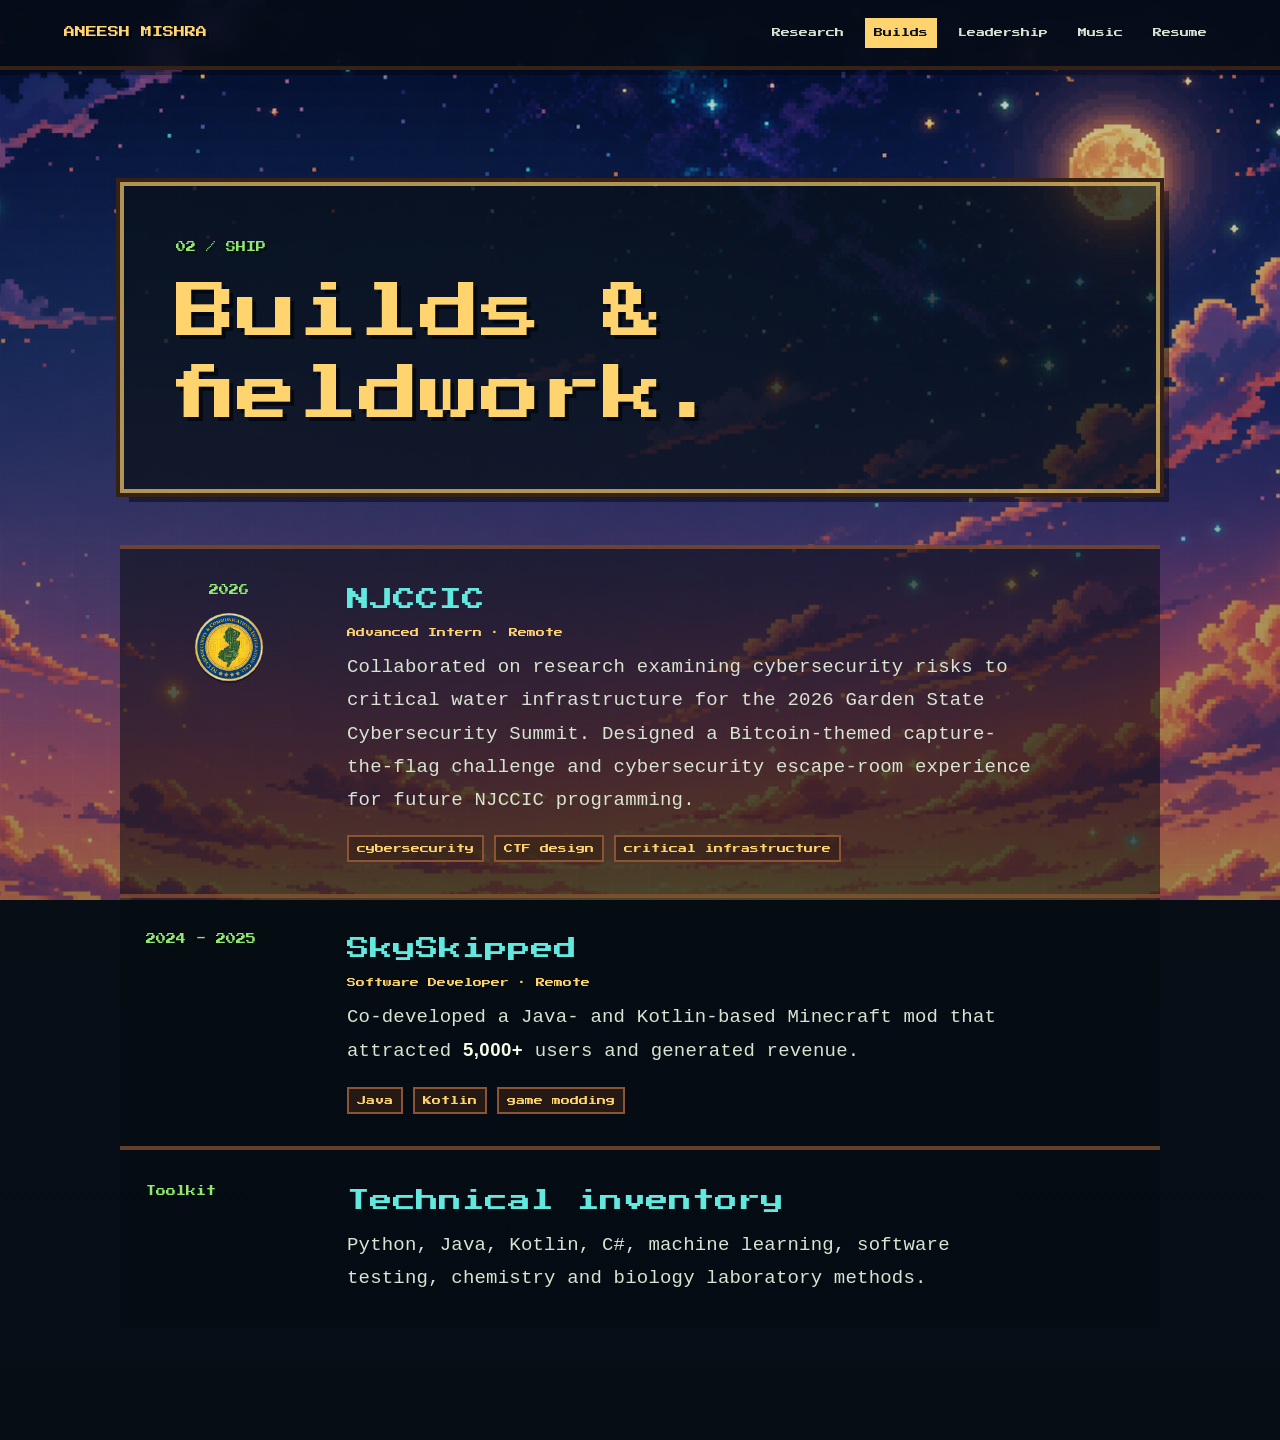
==== commit 3071017f: "Remove page intro descriptions" ====
--- a/experience.html
+++ b/experience.html
@@ -1 +1 @@
-<!doctype html><html lang="en"><head><meta charset="UTF-8"><meta name="viewport" content="width=device-width,initial-scale=1"><title>Builds | Aneesh Mishra</title><link rel="preconnect" href="https://fonts.googleapis.com"><link rel="preconnect" href="https://fonts.gstatic.com" crossorigin><link href="https://fonts.googleapis.com/css2?family=Pixelify+Sans:wght@400;500;600;700&family=Press+Start+2P&display=swap" rel="stylesheet"><link rel="stylesheet" href="styles.css?v=7"><link rel="stylesheet" href="paragraph-readable.css?v=3"><link rel="stylesheet" href="experience-logos.css"></head><body><header class="page-header"><a class="wordmark" href="index.html">ANEESH MISHRA</a><nav class="tab-nav"><a href="research.html">Research</a><a class="active" href="experience.html">Builds</a><a href="leadership.html">Leadership</a><a href="music.html">Music</a><a href="resume.html">Resume</a></nav></header><main class="page-shell"><section class="page-intro"><div><p class="section-kicker">02 / ship</p><h1>Builds & fieldwork.</h1></div><p>Hands-on software and cybersecurity work, where making something real is part of learning how it works.</p></section><section class="timeline"><article class="entry njccic-entry"><div class="entry-meta organization-meta"><span>2026</span><img class="njccic-logo" src="assets/njccic-logo.png" alt="New Jersey Cybersecurity and Communications Integration Cell seal"></div><div><h2>NJCCIC <span>Advanced Intern · Remote</span></h2><p>Collaborated on research examining cybersecurity risks to critical water infrastructure for the 2026 Garden State Cybersecurity Summit. Designed a Bitcoin-themed capture-the-flag challenge and cybersecurity escape-room experience for future NJCCIC programming.</p><div class="skill-row"><span>cybersecurity</span><span>CTF design</span><span>critical infrastructure</span></div></div></article><article class="entry"><div class="entry-meta">2024 - 2025</div><div><h2>SkySkipped <span>Software Developer · Remote</span></h2><p>Co-developed a Java- and Kotlin-based Minecraft mod that attracted <strong class="clear-metric">5,000+</strong> users and generated revenue.</p><div class="skill-row"><span>Java</span><span>Kotlin</span><span>game modding</span></div></div></article><article class="entry"><div class="entry-meta">Toolkit</div><div><h2>Technical inventory</h2><p>Python, Java, Kotlin, C#, machine learning, software testing, chemistry and biology laboratory methods.</p></div></article></section></main></body></html>
+<!doctype html><html lang="en"><head><meta charset="UTF-8"><meta name="viewport" content="width=device-width,initial-scale=1"><title>Builds | Aneesh Mishra</title><link rel="preconnect" href="https://fonts.googleapis.com"><link rel="preconnect" href="https://fonts.gstatic.com" crossorigin><link href="https://fonts.googleapis.com/css2?family=Pixelify+Sans:wght@400;500;600;700&family=Press+Start+2P&display=swap" rel="stylesheet"><link rel="stylesheet" href="styles.css?v=7"><link rel="stylesheet" href="paragraph-readable.css?v=3"><link rel="stylesheet" href="experience-logos.css"></head><body><header class="page-header"><a class="wordmark" href="index.html">ANEESH MISHRA</a><nav class="tab-nav"><a href="research.html">Research</a><a class="active" href="experience.html">Builds</a><a href="leadership.html">Leadership</a><a href="music.html">Music</a><a href="resume.html">Resume</a></nav></header><main class="page-shell"><section class="page-intro"><div><p class="section-kicker">02 / ship</p><h1>Builds & fieldwork.</h1></div></section><section class="timeline"><article class="entry njccic-entry"><div class="entry-meta organization-meta"><span>2026</span><img class="njccic-logo" src="assets/njccic-logo.png" alt="New Jersey Cybersecurity and Communications Integration Cell seal"></div><div><h2>NJCCIC <span>Advanced Intern · Remote</span></h2><p>Collaborated on research examining cybersecurity risks to critical water infrastructure for the 2026 Garden State Cybersecurity Summit. Designed a Bitcoin-themed capture-the-flag challenge and cybersecurity escape-room experience for future NJCCIC programming.</p><div class="skill-row"><span>cybersecurity</span><span>CTF design</span><span>critical infrastructure</span></div></div></article><article class="entry"><div class="entry-meta">2024 - 2025</div><div><h2>SkySkipped <span>Software Developer · Remote</span></h2><p>Co-developed a Java- and Kotlin-based Minecraft mod that attracted <strong class="clear-metric">5,000+</strong> users and generated revenue.</p><div class="skill-row"><span>Java</span><span>Kotlin</span><span>game modding</span></div></div></article><article class="entry"><div class="entry-meta">Toolkit</div><div><h2>Technical inventory</h2><p>Python, Java, Kotlin, C#, machine learning, software testing, chemistry and biology laboratory methods.</p></div></article></section></main></body></html>
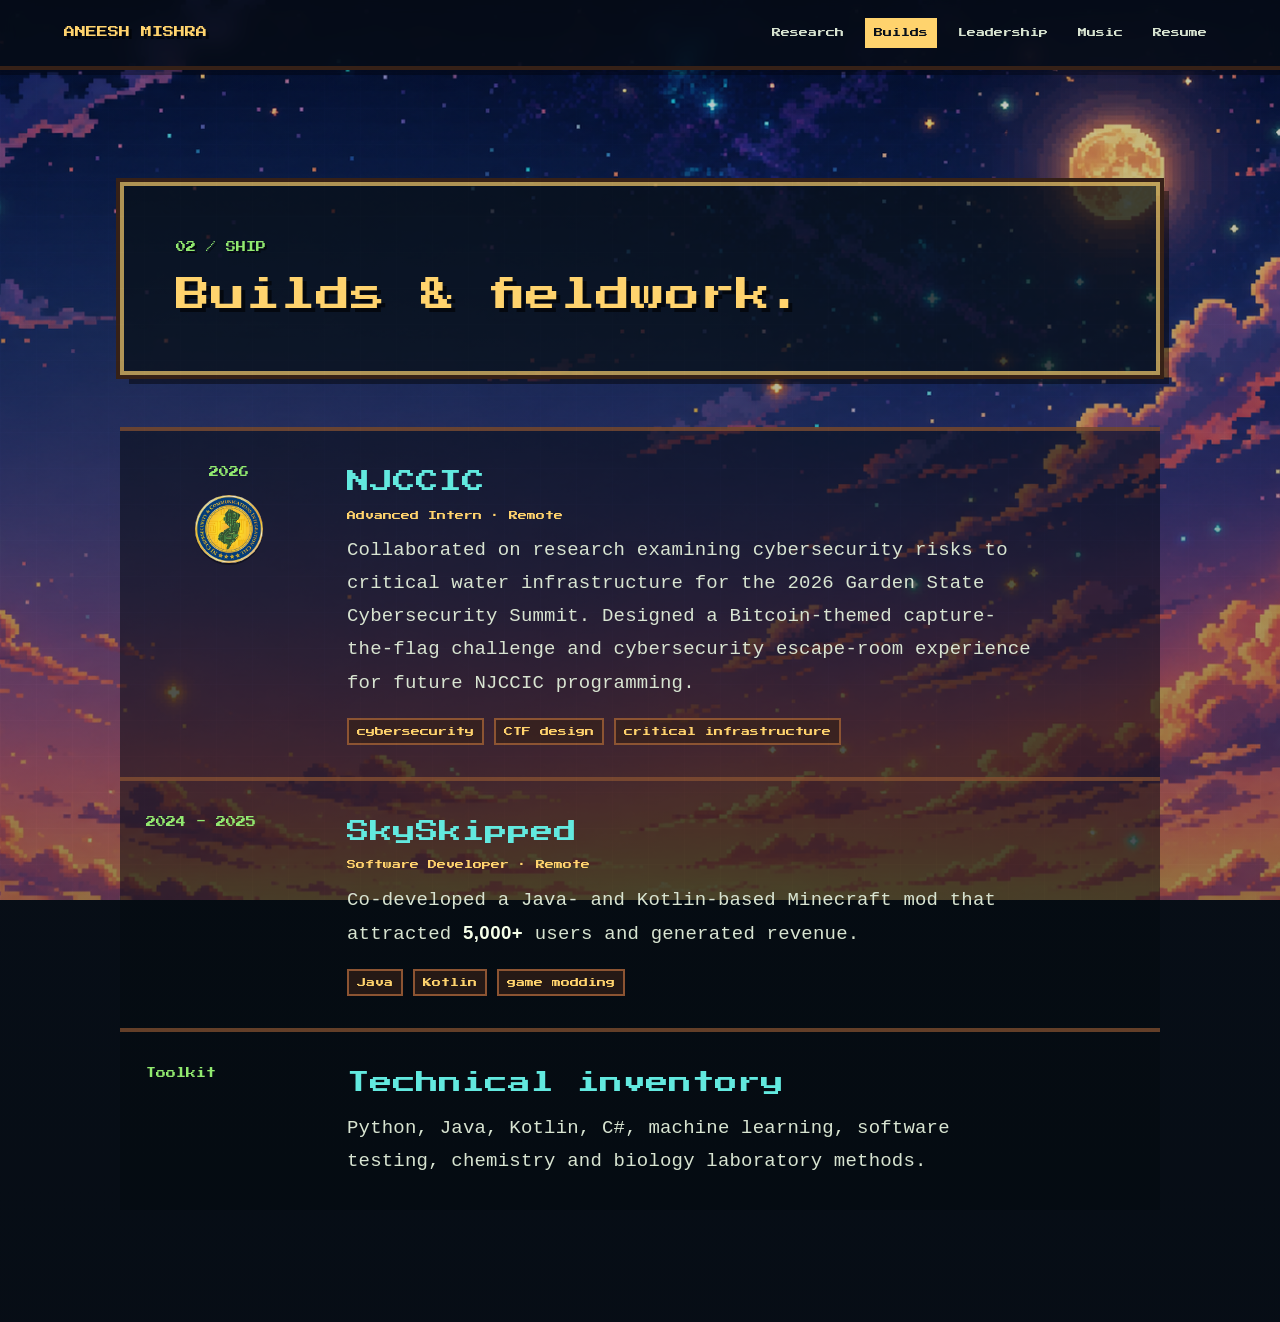
==== commit e3ef4b64: "Keep intro headers horizontal on desktop" ====
--- a/experience.html
+++ b/experience.html
@@ -1 +1 @@
-<!doctype html><html lang="en"><head><meta charset="UTF-8"><meta name="viewport" content="width=device-width,initial-scale=1"><title>Builds | Aneesh Mishra</title><link rel="preconnect" href="https://fonts.googleapis.com"><link rel="preconnect" href="https://fonts.gstatic.com" crossorigin><link href="https://fonts.googleapis.com/css2?family=Pixelify+Sans:wght@400;500;600;700&family=Press+Start+2P&display=swap" rel="stylesheet"><link rel="stylesheet" href="styles.css?v=7"><link rel="stylesheet" href="paragraph-readable.css?v=3"><link rel="stylesheet" href="experience-logos.css"></head><body><header class="page-header"><a class="wordmark" href="index.html">ANEESH MISHRA</a><nav class="tab-nav"><a href="research.html">Research</a><a class="active" href="experience.html">Builds</a><a href="leadership.html">Leadership</a><a href="music.html">Music</a><a href="resume.html">Resume</a></nav></header><main class="page-shell"><section class="page-intro"><div><p class="section-kicker">02 / ship</p><h1>Builds & fieldwork.</h1></div></section><section class="timeline"><article class="entry njccic-entry"><div class="entry-meta organization-meta"><span>2026</span><img class="njccic-logo" src="assets/njccic-logo.png" alt="New Jersey Cybersecurity and Communications Integration Cell seal"></div><div><h2>NJCCIC <span>Advanced Intern · Remote</span></h2><p>Collaborated on research examining cybersecurity risks to critical water infrastructure for the 2026 Garden State Cybersecurity Summit. Designed a Bitcoin-themed capture-the-flag challenge and cybersecurity escape-room experience for future NJCCIC programming.</p><div class="skill-row"><span>cybersecurity</span><span>CTF design</span><span>critical infrastructure</span></div></div></article><article class="entry"><div class="entry-meta">2024 - 2025</div><div><h2>SkySkipped <span>Software Developer · Remote</span></h2><p>Co-developed a Java- and Kotlin-based Minecraft mod that attracted <strong class="clear-metric">5,000+</strong> users and generated revenue.</p><div class="skill-row"><span>Java</span><span>Kotlin</span><span>game modding</span></div></div></article><article class="entry"><div class="entry-meta">Toolkit</div><div><h2>Technical inventory</h2><p>Python, Java, Kotlin, C#, machine learning, software testing, chemistry and biology laboratory methods.</p></div></article></section></main></body></html>
+<!doctype html><html lang="en"><head><meta charset="UTF-8"><meta name="viewport" content="width=device-width,initial-scale=1"><title>Builds | Aneesh Mishra</title><link rel="preconnect" href="https://fonts.googleapis.com"><link rel="preconnect" href="https://fonts.gstatic.com" crossorigin><link href="https://fonts.googleapis.com/css2?family=Pixelify+Sans:wght@400;500;600;700&family=Press+Start+2P&display=swap" rel="stylesheet"><link rel="stylesheet" href="styles.css?v=7"><link rel="stylesheet" href="paragraph-readable.css?v=3"><link rel="stylesheet" href="title-layout.css?v=3"><link rel="stylesheet" href="experience-logos.css"></head><body><header class="page-header"><a class="wordmark" href="index.html">ANEESH MISHRA</a><nav class="tab-nav"><a href="research.html">Research</a><a class="active" href="experience.html">Builds</a><a href="leadership.html">Leadership</a><a href="music.html">Music</a><a href="resume.html">Resume</a></nav></header><main class="page-shell"><section class="page-intro"><div><p class="section-kicker">02 / ship</p><h1>Builds & fieldwork.</h1></div></section><section class="timeline"><article class="entry njccic-entry"><div class="entry-meta organization-meta"><span>2026</span><img class="njccic-logo" src="assets/njccic-logo.png" alt="New Jersey Cybersecurity and Communications Integration Cell seal"></div><div><h2>NJCCIC <span>Advanced Intern · Remote</span></h2><p>Collaborated on research examining cybersecurity risks to critical water infrastructure for the 2026 Garden State Cybersecurity Summit. Designed a Bitcoin-themed capture-the-flag challenge and cybersecurity escape-room experience for future NJCCIC programming.</p><div class="skill-row"><span>cybersecurity</span><span>CTF design</span><span>critical infrastructure</span></div></div></article><article class="entry"><div class="entry-meta">2024 - 2025</div><div><h2>SkySkipped <span>Software Developer · Remote</span></h2><p>Co-developed a Java- and Kotlin-based Minecraft mod that attracted <strong class="clear-metric">5,000+</strong> users and generated revenue.</p><div class="skill-row"><span>Java</span><span>Kotlin</span><span>game modding</span></div></div></article><article class="entry"><div class="entry-meta">Toolkit</div><div><h2>Technical inventory</h2><p>Python, Java, Kotlin, C#, machine learning, software testing, chemistry and biology laboratory methods.</p></div></article></section></main></body></html>
--- a/title-layout.css
+++ b/title-layout.css
@@ -0,0 +1,28 @@
+/* Give headings the full panel width before supporting copy begins. */
+@media (min-width: 781px) {
+  .page-intro {
+    grid-template-columns: 1fr;
+    gap: 24px;
+  }
+
+  .page-intro h1 {
+    font-size: clamp(1.5rem, 2.7vw, 2.35rem);
+    white-space: nowrap;
+  }
+
+  .page-intro p:last-child {
+    align-self: start;
+    max-width: 44rem;
+  }
+}
+
+/* A one-piece intro title gets the full panel width instead of an empty column. */
+.page-intro.title-only {
+  grid-template-columns: 1fr;
+}
+
+@media (max-width: 780px) {
+  .page-intro.title-only h1 {
+    white-space: normal;
+  }
+}
